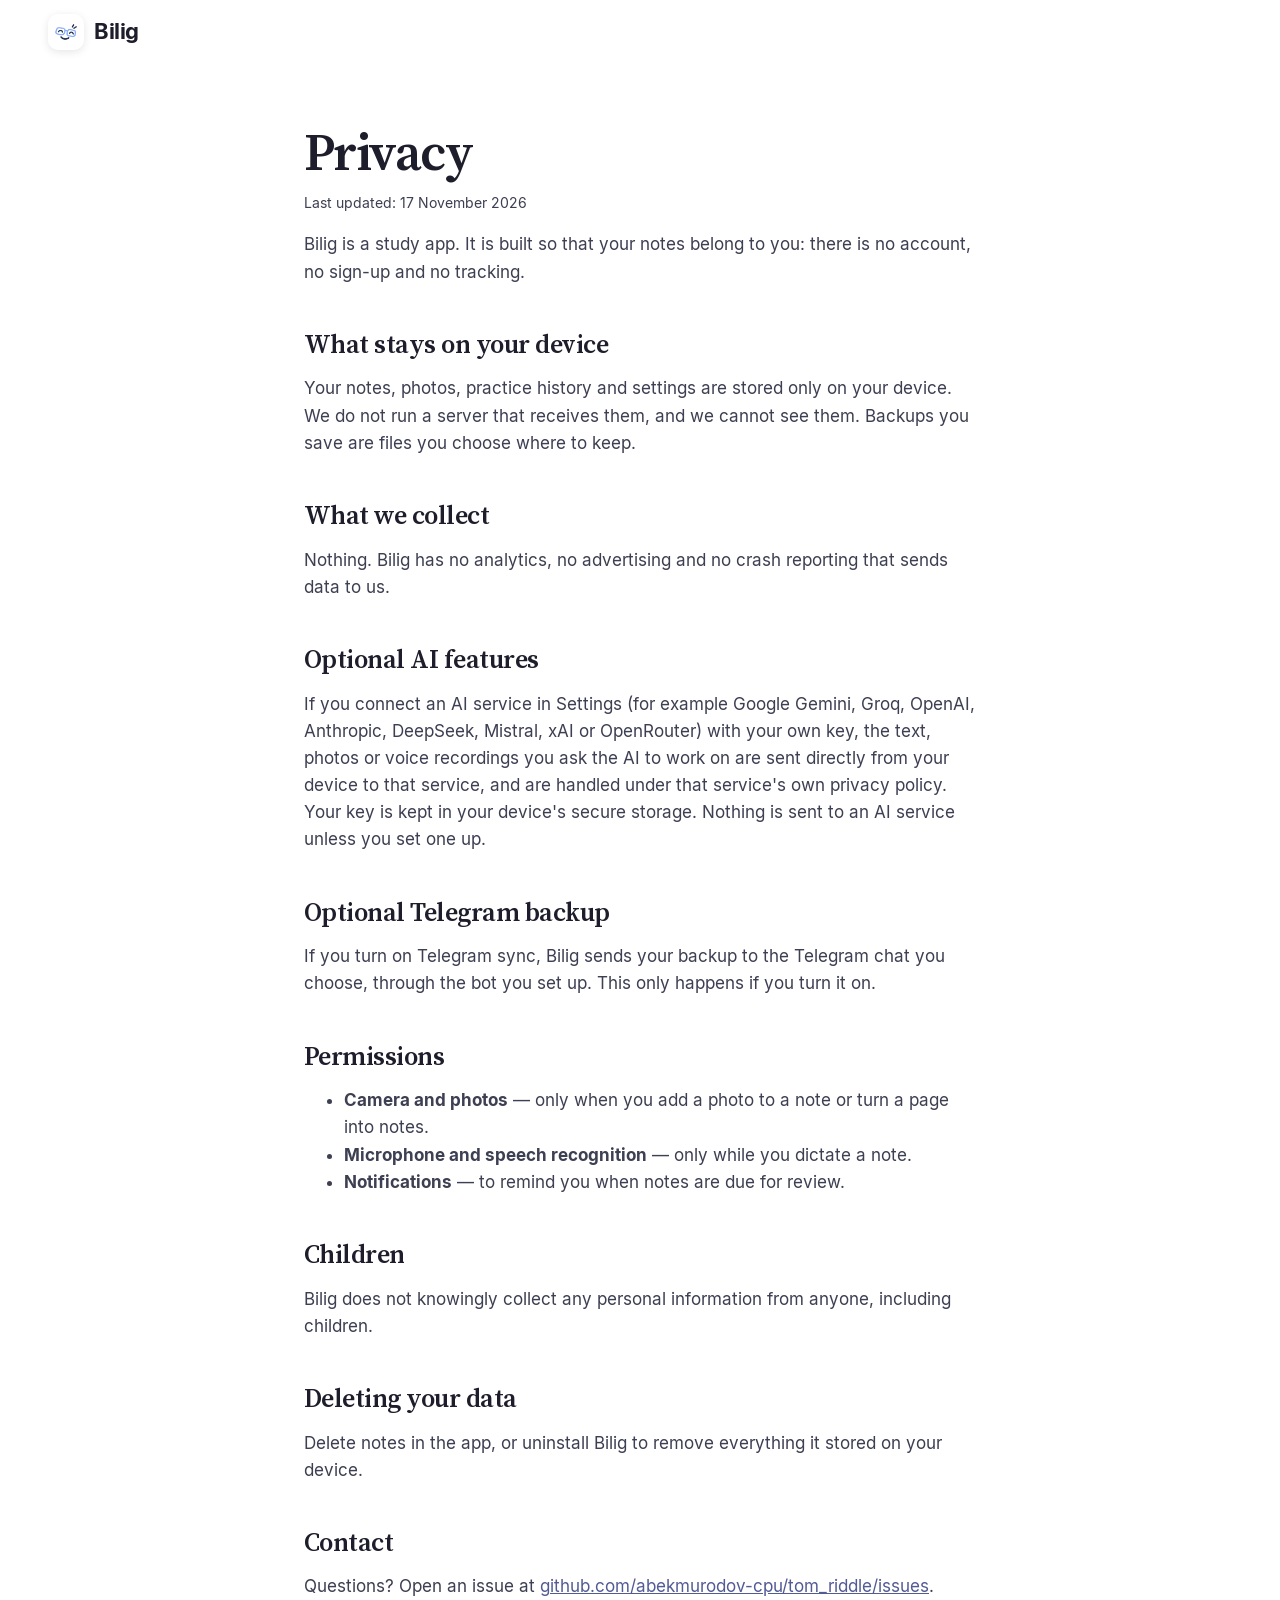
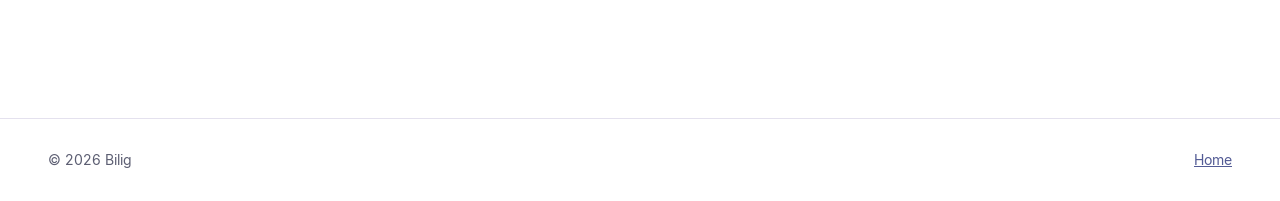
==== website/privacy.html @ 084f5755 "Website with downloads, release builds for every platform, store guide website/ is a one-page site i" ====
<!doctype html>
<html lang="en">
<head>
  <meta charset="utf-8">
  <meta name="viewport" content="width=device-width, initial-scale=1">
  <title>Privacy — Bilig</title>
  <link rel="icon" href="assets/favicon.png">
  <link rel="stylesheet" href="style.css">
  <style>
    .doc { max-width: 720px; margin: 0 auto; padding: 60px 24px 100px; }
    .doc h1 { font-size: 52px; margin-bottom: 8px; }
    .doc h2 { text-align: left; font-size: 26px; margin: 44px 0 10px; }
    .doc p, .doc li { color: #3d3f52; }
  </style>
</head>
<body>
<header class="nav">
  <a class="brand" href="index.html"><img src="assets/icon.png" alt="" width="36" height="36"><span>Bilig</span></a>
</header>
<main class="doc">
  <h1>Privacy</h1>
  <p class="fine">Last updated: 17 November 2026</p>

  <p>Bilig is a study app. It is built so that your notes belong to you: there is no account,
  no sign-up and no tracking.</p>

  <h2>What stays on your device</h2>
  <p>Your notes, photos, practice history and settings are stored only on your device.
  We do not run a server that receives them, and we cannot see them.
  Backups you save are files you choose where to keep.</p>

  <h2>What we collect</h2>
  <p>Nothing. Bilig has no analytics, no advertising and no crash reporting that sends data to us.</p>

  <h2>Optional AI features</h2>
  <p>If you connect an AI service in Settings (for example Google Gemini, Groq, OpenAI, Anthropic,
  DeepSeek, Mistral, xAI or OpenRouter) with your own key, the text, photos or voice recordings you ask
  the AI to work on are sent directly from your device to that service, and are handled under that service's
  own privacy policy. Your key is kept in your device's secure storage. Nothing is sent to an AI service
  unless you set one up.</p>

  <h2>Optional Telegram backup</h2>
  <p>If you turn on Telegram sync, Bilig sends your backup to the Telegram chat you choose,
  through the bot you set up. This only happens if you turn it on.</p>

  <h2>Permissions</h2>
  <ul>
    <li><b>Camera and photos</b> — only when you add a photo to a note or turn a page into notes.</li>
    <li><b>Microphone and speech recognition</b> — only while you dictate a note.</li>
    <li><b>Notifications</b> — to remind you when notes are due for review.</li>
  </ul>

  <h2>Children</h2>
  <p>Bilig does not knowingly collect any personal information from anyone, including children.</p>

  <h2>Deleting your data</h2>
  <p>Delete notes in the app, or uninstall Bilig to remove everything it stored on your device.</p>

  <h2>Contact</h2>
  <p>Questions? Open an issue at
  <a href="https://github.com/abekmurodov-cpu/tom_riddle/issues">github.com/abekmurodov-cpu/tom_riddle/issues</a>.</p>
</main>
<footer><span>© 2026 Bilig</span><a href="index.html">Home</a></footer>
</body>
</html>
---- website/style.css ----
@font-face { font-family: Inter; src: url(assets/fonts/Inter-Regular.ttf); font-weight: 400; font-display: swap; }
@font-face { font-family: Inter; src: url(assets/fonts/Inter-SemiBold.ttf); font-weight: 600; font-display: swap; }
@font-face { font-family: Inter; src: url(assets/fonts/Inter-Bold.ttf); font-weight: 700; font-display: swap; }
@font-face { font-family: "Source Serif"; src: url(assets/fonts/SourceSerif4-Semibold.ttf); font-weight: 600; font-display: swap; }
@font-face { font-family: "Source Serif"; src: url(assets/fonts/SourceSerif4-It.ttf); font-style: italic; font-display: swap; }

:root {
  --ink: #1d1d2b;
  --muted: #5d5f73;
  --primary: #535b95;
  --primary-dark: #3f467a;
  --soft: #eceafb;
  --paper: #fbf7ef;
  --accent: #c0532a;
  --line: #e4e1ee;
  --radius: 22px;
  --shadow: 0 30px 60px -25px rgba(40, 40, 90, .35), 0 8px 20px -10px rgba(40, 40, 90, .15);
}

* { box-sizing: border-box; }
html { scroll-behavior: smooth; scroll-padding-top: 80px; }
body {
  margin: 0;
  font: 400 17px/1.6 Inter, system-ui, sans-serif;
  color: var(--ink);
  background: #fff;
  -webkit-font-smoothing: antialiased;
}
img { max-width: 100%; height: auto; display: block; }
a { color: var(--primary); }
h1, h2, h3 { line-height: 1.15; margin: 0 0 .5em; letter-spacing: -.02em; }
h1 { font: 600 clamp(44px, 6.4vw, 78px)/1.02 "Source Serif", Georgia, serif; letter-spacing: -.03em; }
h1 em { font-style: italic; color: var(--primary); }
h2 { font: 600 clamp(32px, 4vw, 48px)/1.1 "Source Serif", Georgia, serif; text-align: center; max-width: 820px; margin: 0 auto .9em; }
h3 { font-size: 21px; font-weight: 700; }
.center { text-align: center; }
.lead { font-size: 20px; color: var(--muted); max-width: 560px; }
.lead.center { margin: -12px auto 40px; }
.fine { font-size: 14px; color: var(--muted); }
section { padding: 100px 24px; }

/* Buttons */
.btn {
  display: inline-flex; align-items: center; justify-content: center; gap: 10px;
  background: var(--primary); color: #fff; text-decoration: none; cursor: pointer;
  font-weight: 600; font-size: 17px; padding: 15px 26px; border-radius: 16px; border: 0;
  box-shadow: 0 10px 24px -10px rgba(83, 91, 149, .7);
  transition: transform .15s, background .15s, box-shadow .15s;
}
.btn:hover { background: var(--primary-dark); transform: translateY(-1px); }
.btn-small { padding: 9px 16px; font-size: 15px; border-radius: 12px; box-shadow: none; }
.btn-ghost { background: var(--soft); color: var(--primary); box-shadow: none; }
.btn-ghost:hover { background: #e0ddf7; }
.btn-disabled { background: #eeeef3; color: #8a8b9c; box-shadow: none; cursor: default; }
.btn-disabled:hover { background: #eeeef3; transform: none; }
.os-icon:empty { display: none; }
.os-icon svg { width: 20px; height: 20px; fill: currentColor; display: block; }

/* Nav */
.nav {
  position: sticky; top: 0; z-index: 10;
  display: flex; align-items: center; gap: 24px;
  padding: 14px clamp(20px, 4vw, 48px);
  background: rgba(255, 255, 255, .82);
  backdrop-filter: saturate(1.6) blur(14px);
  -webkit-backdrop-filter: saturate(1.6) blur(14px);
  border-bottom: 1px solid transparent;
  transition: border-color .2s;
}
.nav.scrolled { border-color: var(--line); }
.brand { display: flex; align-items: center; gap: 10px; text-decoration: none; color: var(--ink); font-weight: 700; font-size: 22px; letter-spacing: -.02em; }
.brand img { border-radius: 10px; box-shadow: 0 2px 8px rgba(0, 0, 0, .1); }
.links { display: flex; gap: 22px; margin-left: auto; }
.links a { color: var(--muted); text-decoration: none; font-size: 15px; font-weight: 500; }
.links a:hover { color: var(--ink); }
.lang { display: flex; background: #f2f1f7; border-radius: 10px; padding: 3px; }
.lang button { border: 0; background: none; font: 600 12px Inter, sans-serif; color: var(--muted); padding: 6px 9px; border-radius: 8px; cursor: pointer; }
.lang button.on { background: #fff; color: var(--ink); box-shadow: 0 1px 3px rgba(0, 0, 0, .12); }

/* Hero */
.hero {
  display: grid; grid-template-columns: minmax(0, 1fr) minmax(0, 1.25fr); gap: 56px; align-items: center;
  max-width: 1280px; margin: 0 auto; padding-top: 70px; padding-bottom: 110px;
  position: relative;
}
.hero::before {
  content: ""; position: absolute; inset: -80px -40vw 0; z-index: -1;
  background:
    radial-gradient(600px 400px at 85% 30%, rgba(246, 205, 236, .65), transparent 70%),
    radial-gradient(700px 500px at 60% 70%, rgba(205, 210, 255, .7), transparent 70%),
    radial-gradient(500px 300px at 10% 10%, rgba(255, 233, 196, .55), transparent 70%);
}
.eyebrow { font-size: 14px; font-weight: 600; letter-spacing: .08em; text-transform: uppercase; color: var(--accent); margin: 0 0 18px; }
.cta { display: flex; flex-wrap: wrap; gap: 12px; margin: 30px 0 14px; }
.hero-art { position: relative; padding-bottom: 40px; }
.laptop .screen {
  border: 10px solid #1f2030; border-bottom-width: 14px; border-radius: 18px 18px 6px 6px;
  overflow: hidden; background: #fff; box-shadow: var(--shadow);
}
.laptop .base { height: 14px; margin: 0 -6%; background: linear-gradient(#d9d9e3, #b5b5c4); border-radius: 0 0 14px 14px; }
.phone {
  border: 8px solid #1f2030; border-radius: 34px; overflow: hidden; background: #fff;
  box-shadow: var(--shadow); width: 260px; flex-shrink: 0;
}
.phone-hero { position: absolute; right: -18px; bottom: 0; width: 34%; max-width: 230px; transform: rotate(3deg); }

/* How */
.how { background: var(--paper); }
.steps { list-style: none; padding: 0; margin: 0 auto; max-width: 1080px; display: grid; grid-template-columns: repeat(3, 1fr); gap: 24px; }
.steps li { background: #fff; border-radius: var(--radius); padding: 30px; box-shadow: 0 1px 0 var(--line); }
.steps p { color: var(--muted); margin: 0; }
.num { display: inline-grid; place-items: center; width: 40px; height: 40px; border-radius: 12px; background: var(--soft); color: var(--primary); font: 600 22px "Source Serif", Georgia, serif; margin-bottom: 18px; }

/* Features */
.feature {
  display: flex; align-items: center; justify-content: center; gap: clamp(32px, 8vw, 110px);
  max-width: 1080px; margin: 40px auto 100px;
}
.feature.reverse { flex-direction: row-reverse; }
.feature-text { max-width: 440px; }
.feature-text h3 { font: 600 34px/1.15 "Source Serif", Georgia, serif; letter-spacing: -.02em; }
.feature-text p { color: var(--muted); font-size: 18px; }
.tag { color: var(--accent) !important; font-weight: 600; font-size: 14px !important; letter-spacing: .06em; text-transform: uppercase; margin: 0 0 10px; }
.feature .phone { max-height: 560px; }
.paper-phone { border-color: #3a2f25; }
.grid { display: grid; grid-template-columns: repeat(3, 1fr); gap: 20px; max-width: 1080px; margin: 0 auto; }
.card { border: 1px solid var(--line); border-radius: var(--radius); padding: 28px; transition: transform .2s, box-shadow .2s; }
.card:hover { transform: translateY(-3px); box-shadow: 0 18px 40px -20px rgba(40, 40, 90, .25); }
.card h3 { font-size: 18px; margin-bottom: 6px; }
.card p { margin: 0; color: var(--muted); font-size: 16px; }
.card-icon { width: 44px; height: 44px; border-radius: 13px; display: grid; place-items: center; background: var(--soft); color: var(--primary); font-weight: 700; font-size: 20px; margin-bottom: 16px; }
.card-icon.serif { font-family: "Source Serif", Georgia, serif; font-size: 24px; }
.wide-shot { max-width: 1080px; margin: 90px auto 0; text-align: center; }
.wide-shot img { border-radius: 18px; box-shadow: var(--shadow); border: 1px solid var(--line); }
.wide-shot p { color: var(--muted); font-size: 15px; margin-top: 18px; }

/* Download */
.download { background: linear-gradient(180deg, #f5f3fd, #fff); }
.platforms { display: grid; grid-template-columns: repeat(5, 1fr); gap: 16px; max-width: 1200px; margin: 0 auto; }
.platform {
  background: #fff; border: 1px solid var(--line); border-radius: var(--radius); padding: 28px 20px;
  display: flex; flex-direction: column; align-items: center; text-align: center; gap: 6px;
  transition: border-color .2s, box-shadow .2s;
}
.platform.mine { border-color: var(--primary); box-shadow: 0 0 0 3px rgba(83, 91, 149, .15), var(--shadow); }
.platform h3 { margin: 10px 0 0; font-size: 19px; }
.platform .req { font-size: 13px; color: var(--muted); margin: 0 0 14px; flex-grow: 1; }
.platform .alt, .platform .alt.muted { min-height: 22px; }
.platform .btn { width: 100%; font-size: 15px; padding: 12px 10px; white-space: nowrap; }
.platform .alt { font-size: 14px; margin-top: 8px; text-decoration: none; }
.platform .alt:hover { text-decoration: underline; }
.muted { color: var(--muted); }
.p-icon { width: 56px; height: 56px; border-radius: 16px; background: var(--soft); display: grid; place-items: center; color: var(--primary); }
.p-icon svg { width: 28px; height: 28px; fill: currentColor; }
.first-run { max-width: 760px; margin: 40px auto 10px; background: #fff; border: 1px solid var(--line); border-radius: 16px; padding: 18px 24px; }
.first-run summary { cursor: pointer; font-weight: 600; }
.first-run li { margin: 10px 0; color: var(--muted); }
code { background: #f2f1f7; padding: 2px 6px; border-radius: 6px; font-size: .9em; }

/* FAQ */
.faq { max-width: 780px; margin: 0 auto; }
.faq details { border-bottom: 1px solid var(--line); padding: 20px 4px; }
.faq summary { cursor: pointer; font-weight: 600; font-size: 19px; list-style: none; display: flex; justify-content: space-between; gap: 20px; }
.faq summary::after { content: "+"; color: var(--primary); font-size: 24px; line-height: 1; transition: transform .2s; }
.faq details[open] summary::after { transform: rotate(45deg); }
.faq details p { color: var(--muted); margin: 12px 0 0; }

.final { text-align: center; background: var(--paper); }
.final img { margin: 0 auto 20px; border-radius: 22px; box-shadow: var(--shadow); }

footer { display: flex; justify-content: space-between; padding: 30px clamp(20px, 4vw, 48px); color: var(--muted); font-size: 14px; border-top: 1px solid var(--line); }

/* Appear on scroll */
.reveal { opacity: 0; transform: translateY(24px); transition: opacity .7s ease, transform .7s ease; }
.reveal.seen { opacity: 1; transform: none; }

@media (max-width: 1100px) {
  .platforms { grid-template-columns: repeat(3, 1fr); }
}
@media (max-width: 900px) {
  .hero { grid-template-columns: 1fr; text-align: center; padding-top: 40px; }
  .hero .lead { margin: 0 auto; }
  .cta { justify-content: center; }
  .steps, .grid { grid-template-columns: 1fr; }
  .feature, .feature.reverse { flex-direction: column; text-align: center; }
  .links { display: none; }
  .lang { margin-left: auto; }
}
@media (max-width: 600px) {
  section { padding: 70px 18px; }
  .platforms { grid-template-columns: 1fr 1fr; }
  .nav .btn-small { display: none; }
  .phone-hero { right: -4px; width: 38%; }
}
@media (prefers-reduced-motion: reduce) {
  html { scroll-behavior: auto; }
  .reveal { opacity: 1; transform: none; transition: none; }
}
.footer-links { display: flex; gap: 22px; }
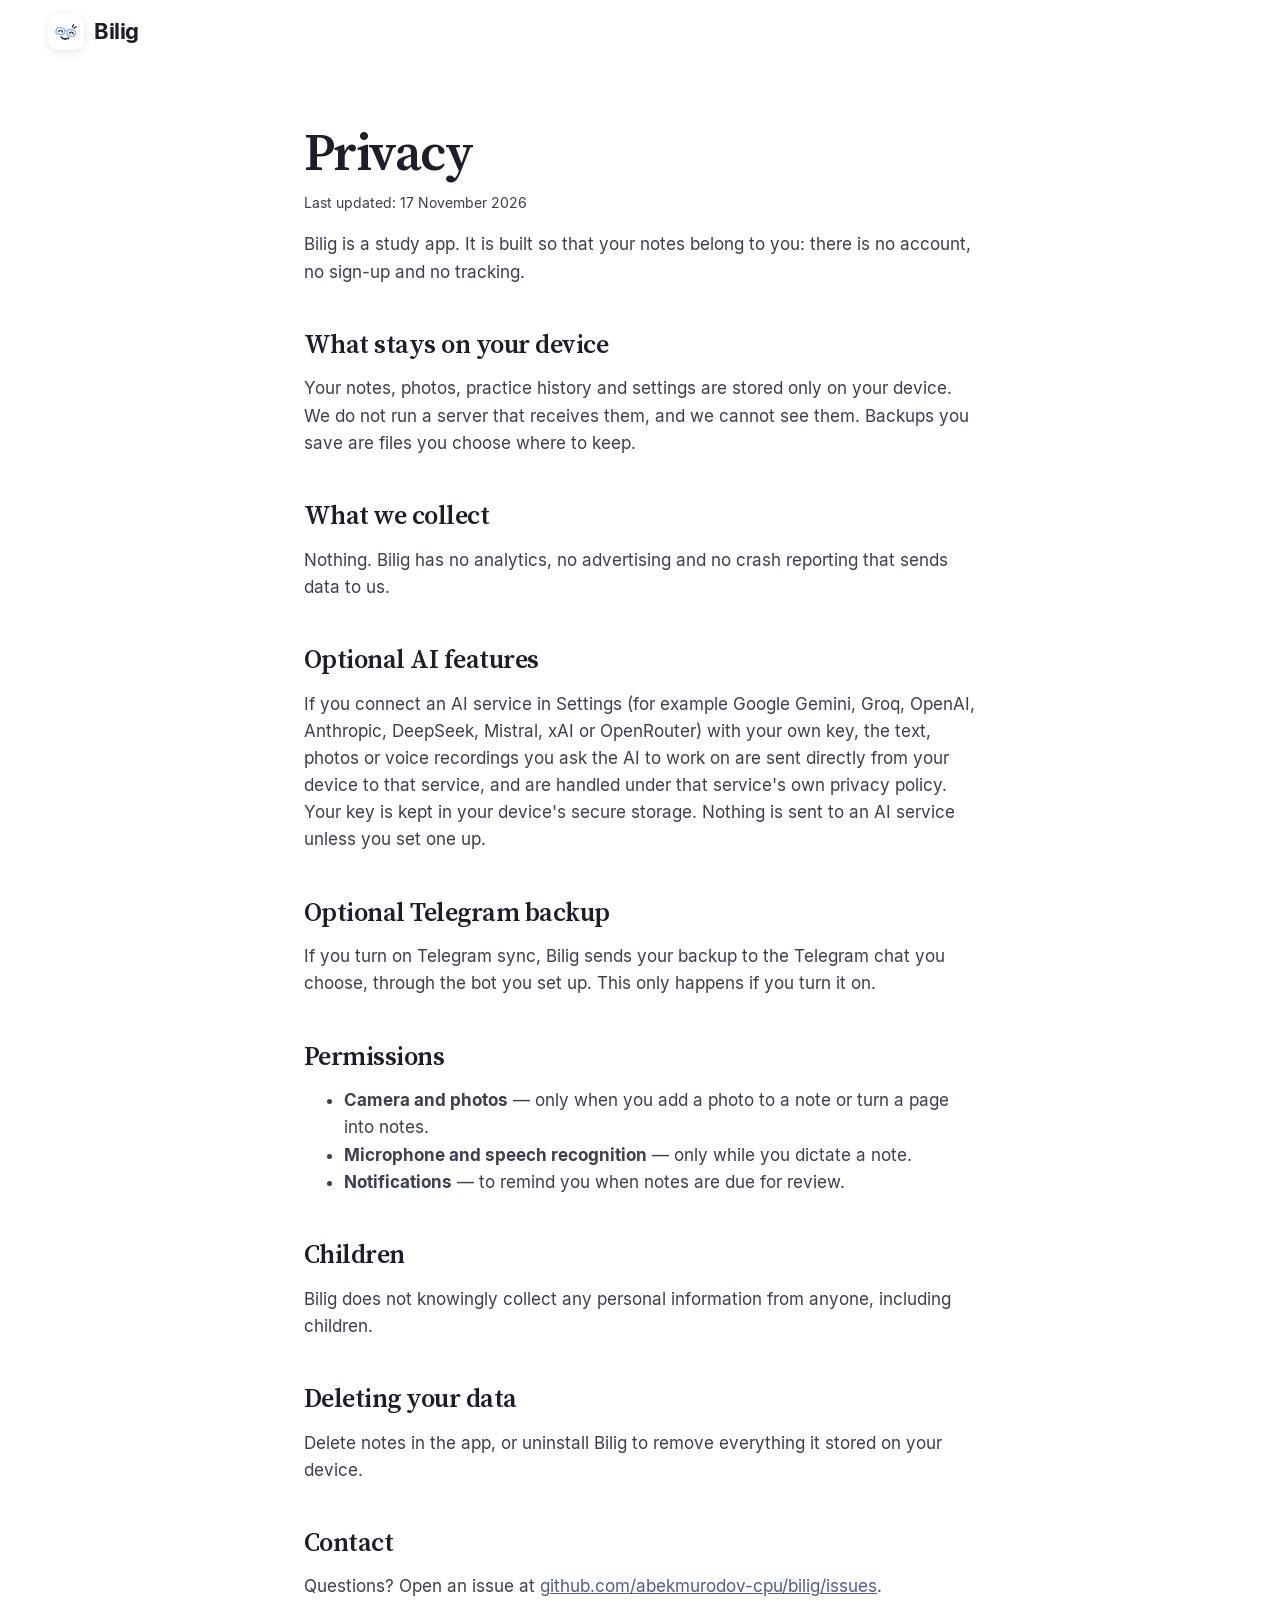
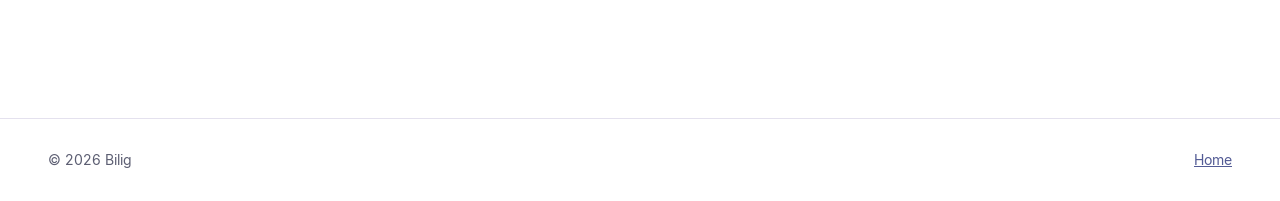
==== commit 73df24ff: "Point links at the renamed repository, bilig Co-Authored-By: Claude Opus 5.5 <noreply@anthropic.com>" ====
--- a/website/privacy.html
+++ b/website/privacy.html
@@ -58,7 +58,7 @@
 
   <h2>Contact</h2>
   <p>Questions? Open an issue at
-  <a href="https://github.com/abekmurodov-cpu/tom_riddle/issues">github.com/abekmurodov-cpu/tom_riddle/issues</a>.</p>
+  <a href="https://github.com/abekmurodov-cpu/bilig/issues">github.com/abekmurodov-cpu/bilig/issues</a>.</p>
 </main>
 <footer><span>© 2026 Bilig</span><a href="index.html">Home</a></footer>
 </body>
